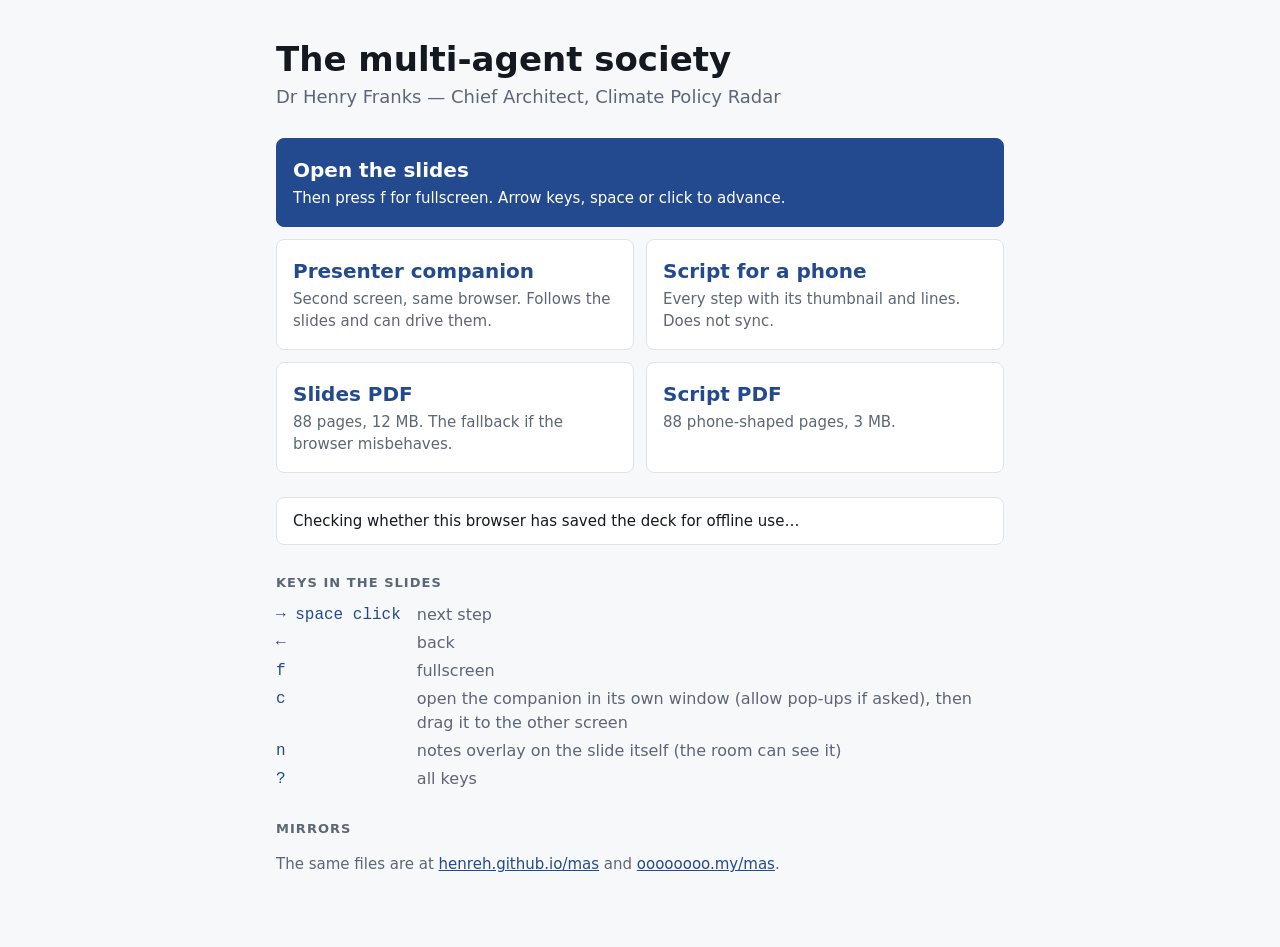
==== index.html @ d0ebfed0 "The multi-agent society: hosted lecture deck, companion, script and PDFs Co-Authored-By: Claude Fabl" ====
<!DOCTYPE html>
<html lang="en">
<head>
<meta charset="utf-8">
<meta name="viewport" content="width=device-width,initial-scale=1">
<meta name="robots" content="noindex">
<title>The multi-agent society</title>
<link rel="icon" href="data:,">
<style>
:root { --paper:#f7f8fa; --card:#fff; --ink:#14181f; --muted:#5d6675; --rule:#dfe3ea; --accent:#234a8f; }
* { box-sizing:border-box; }
body { margin:0; background:var(--paper); color:var(--ink); font:18px/1.5 system-ui,-apple-system,"Segoe UI",Roboto,sans-serif; }
main { max-width:760px; margin:0 auto; padding:40px 16px 56px; }
h1 { font-size:34px; line-height:1.15; margin:0 0 4px; }
.by { color:var(--muted); margin:0 0 28px; }
h2 { font-size:13px; letter-spacing:.08em; text-transform:uppercase; color:var(--muted); margin:28px 0 10px; }
.grid { display:grid; grid-template-columns:1fr 1fr; gap:12px; }
@media (max-width:560px) { .grid { grid-template-columns:1fr; } h1 { font-size:28px; } }
a.card { display:block; background:var(--card); border:1px solid var(--rule); border-radius:8px; padding:16px; color:var(--ink); text-decoration:none; }
a.card:hover, a.card:focus-visible { border-color:var(--accent); outline:none; }
a.card b { display:block; color:var(--accent); font-size:20px; }
a.card span { display:block; color:var(--muted); font-size:15px; margin-top:2px; }
a.card.main { grid-column:1 / -1; background:var(--accent); border-color:var(--accent); }
a.card.main b, a.card.main span { color:#fff; }
#offline { margin:24px 0 0; padding:12px 16px; border-radius:8px; border:1px solid var(--rule); background:var(--card); font-size:15px; }
#offline.ok { border-color:#2f7d4f; color:#1f5a38; }
dl { display:grid; grid-template-columns:max-content 1fr; gap:4px 16px; margin:0; font-size:16px; }
dt { font-family:ui-monospace,Menlo,Consolas,monospace; color:var(--accent); }
dd { margin:0; color:var(--muted); }
.mirrors { font-size:15px; color:var(--muted); }
.mirrors a { color:var(--accent); }
</style>
</head>
<body>
<main>
<h1>The multi-agent society</h1>
<p class="by">Dr Henry Franks — Chief Architect, Climate Policy Radar</p>

<div class="grid">
<a class="card main" href="presentation/"><b>Open the slides</b><span>Then press f for fullscreen. Arrow keys, space or click to advance.</span></a>
<a class="card" href="presentation/companion.html" target="ai2026-companion"><b>Presenter companion</b><span>Second screen, same browser. Follows the slides and can drive them.</span></a>
<a class="card" href="notes.html"><b>Script for a phone</b><span>Every step with its thumbnail and lines. Does not sync.</span></a>
<a class="card" href="slides.pdf"><b>Slides PDF</b><span>88 pages, 12 MB. The fallback if the browser misbehaves.</span></a>
<a class="card" href="notes.pdf"><b>Script PDF</b><span>88 phone-shaped pages, 3 MB.</span></a>
</div>

<p id="offline">Checking whether this browser has saved the deck for offline use…</p>

<h2>Keys in the slides</h2>
<dl>
<dt>→ space click</dt><dd>next step</dd>
<dt>←</dt><dd>back</dd>
<dt>f</dt><dd>fullscreen</dd>
<dt>c</dt><dd>open the companion in its own window (allow pop-ups if asked), then drag it to the other screen</dd>
<dt>n</dt><dd>notes overlay on the slide itself (the room can see it)</dd>
<dt>?</dt><dd>all keys</dd>
</dl>

<h2>Mirrors</h2>
<p class="mirrors">The same files are at <a href="https://henreh.github.io/mas/">henreh.github.io/mas</a> and <a href="https://oooooooo.my/mas/">oooooooo.my/mas</a>.</p>
</main>
<script>
(function () {
  var box = document.getElementById('offline');
  function say(t, ok) { box.textContent = t; if (ok) box.className = 'ok'; }
  if (!('serviceWorker' in navigator) || !window.caches) {
    say('This browser will not save the deck for offline use. It runs fine while the network is up; keep the PDFs as the fallback.');
    return;
  }
  navigator.serviceWorker.register('sw.js').catch(function () {
    say('Offline saving is unavailable here. The deck runs fine while the network is up.');
  });
  navigator.serviceWorker.ready.then(function () {
    return caches.keys();
  }).then(function (keys) {
    var k = keys.filter(function (n) { return n.indexOf('mas-live-') === 0; })[0];
    return k ? caches.open(k).then(function (c) { return c.keys(); }) : [];
  }).then(function (items) {
    say('Saved for offline use: ' + items.length + ' files. The slides, companion, script and PDFs will now open in this browser even if the network drops.', true);
  }).catch(function () {});
})();
</script>
</body>
</html>
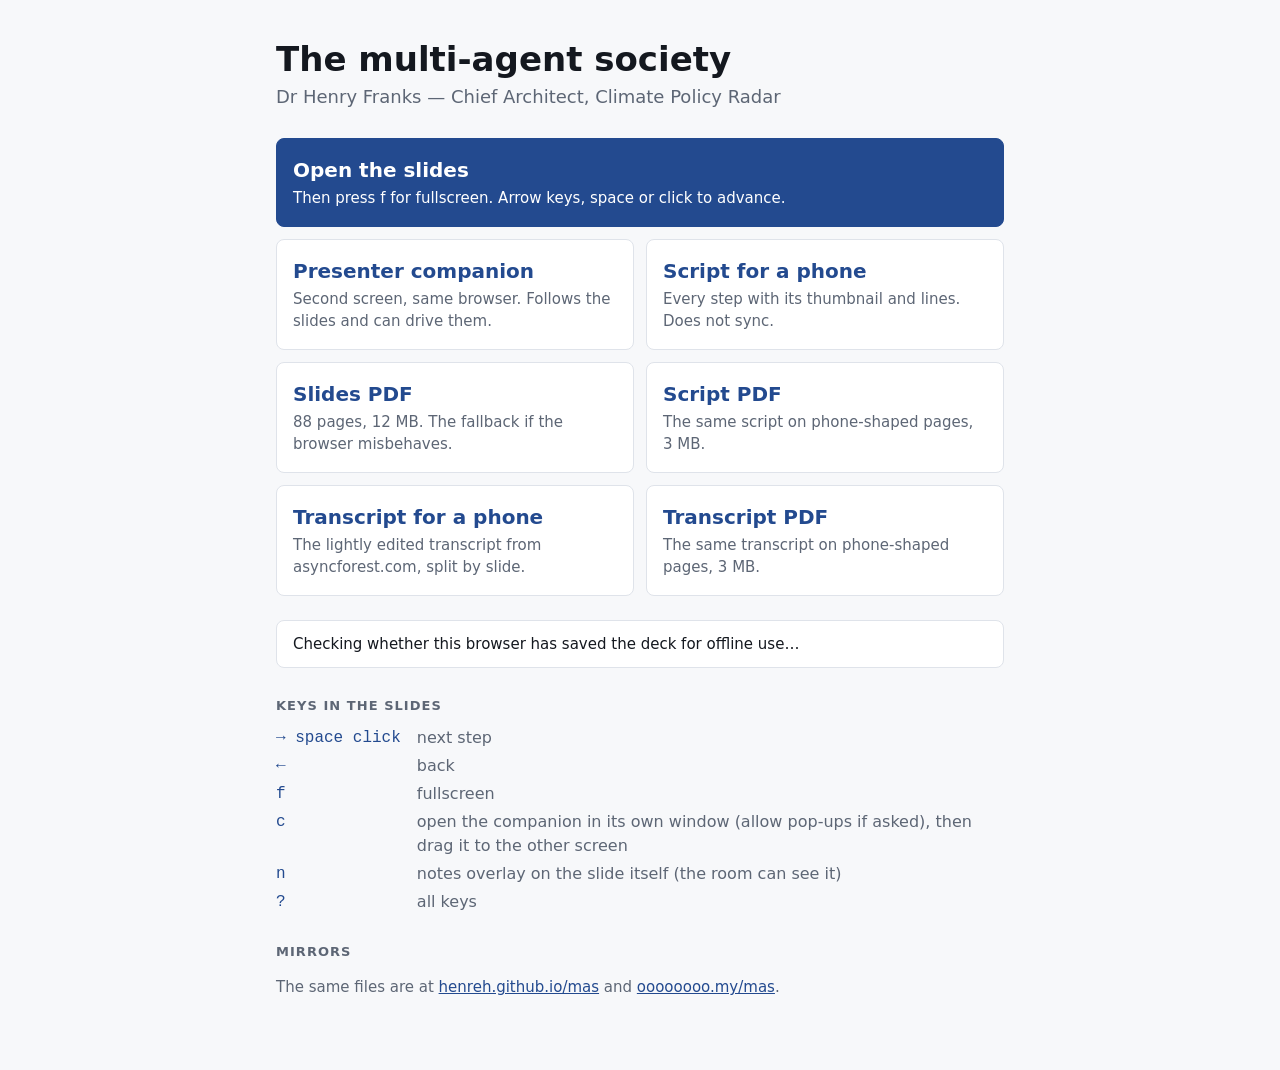
==== commit 679c861f: "Add the edited transcript split by slide (page and PDF) Co-Authored-By: Claude Fable 5.2 <noreply@an" ====
--- a/index.html
+++ b/index.html
@@ -41,7 +41,9 @@
 <a class="card" href="presentation/companion.html" target="ai2026-companion"><b>Presenter companion</b><span>Second screen, same browser. Follows the slides and can drive them.</span></a>
 <a class="card" href="notes.html"><b>Script for a phone</b><span>Every step with its thumbnail and lines. Does not sync.</span></a>
 <a class="card" href="slides.pdf"><b>Slides PDF</b><span>88 pages, 12 MB. The fallback if the browser misbehaves.</span></a>
-<a class="card" href="notes.pdf"><b>Script PDF</b><span>88 phone-shaped pages, 3 MB.</span></a>
+<a class="card" href="notes.pdf"><b>Script PDF</b><span>The same script on phone-shaped pages, 3 MB.</span></a>
+<a class="card" href="transcript.html"><b>Transcript for a phone</b><span>The lightly edited transcript from asyncforest.com, split by slide.</span></a>
+<a class="card" href="transcript.pdf"><b>Transcript PDF</b><span>The same transcript on phone-shaped pages, 3 MB.</span></a>
 </div>
 
 <p id="offline">Checking whether this browser has saved the deck for offline use…</p>
